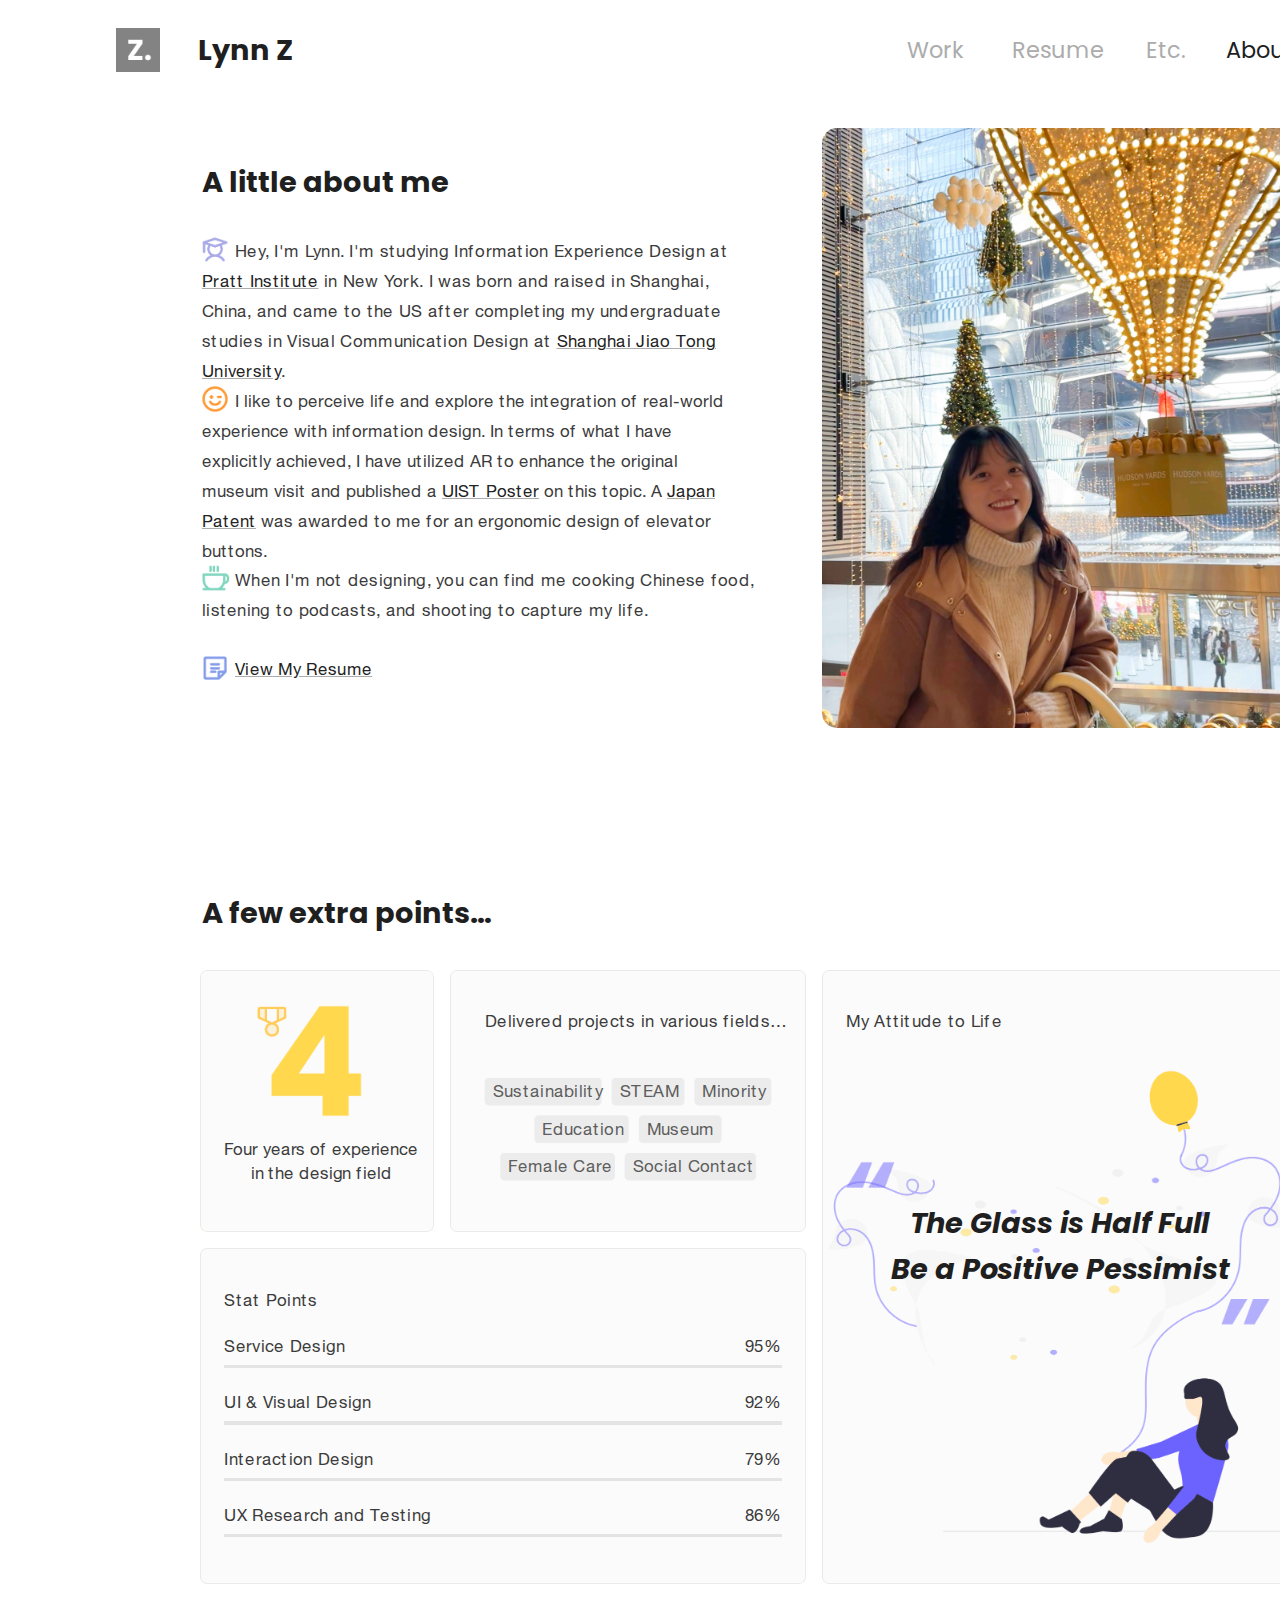
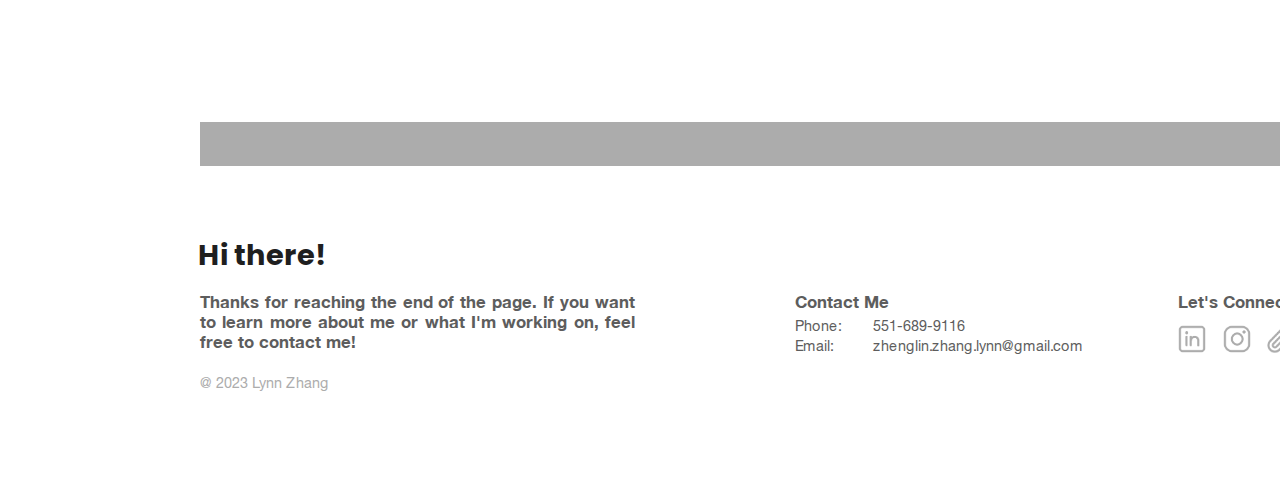
==== about.html @ 00eebd83 "update" ====
<!DOCTYPE html>
<html lang="en">

<head>
    <meta charset="utf-8">
    <meta name="viewport" content="width=device-width, initial-scale=1.0">
    <title>Lynn Zhang | About</title>
    <style>
        @font-face {
            font-family: 'Helvetica Neue';
            src: url("static/fonts/HelveticaNeue.ttf")
        }

        @font-face {
            font-family: 'Helvetica Neue Bold';
            src: url("static/fonts/HelveticaNeue-Bold.ttf")
        }

        @font-face {
            font-family: 'Helvetica Neue Light';
            src: url("static/fonts/HelveticaNeue-Light.ttf")
        }
    </style>
    <link rel="shortcut icon" href="static/image/cover/favicon.ico">
    <link rel="preconnect" href="https://fonts.googleapis.com">
    <link rel="preconnect" href="https://fonts.gstatic.com" crossorigin>
    <link href="https://fonts.googleapis.com/css2?family=Poppins:wght@300;400;500;700&display=swap" rel="stylesheet">
    <link href="./static/css/style.css" rel="stylesheet">
    <link href="./static/css/about.css" rel="stylesheet">
</head>

<body>
    <div class="nav">
        <a href="#" id="sy0">
            <img alt="pic" src="./static/image/common/logo.png"
                style="width:44.0px;height:44.0px;margin:28.0px 0 0 116.0px;position: fixed;z-index:9999;">
        </a>
        <img alt="pic" src="./static/image/common/click.png"
            style="width:57.6px;height:4px;margin:62.6px 0 0 906.8px;opacity: 0;" id="lig1">
        <img alt="pic" src="./static/image/common/click.png"
            style="width:91.2px;height:4px;margin:62.6px 0 0 1012.4px;opacity: 0;" id="lig2">
        <img alt="pic" src="./static/image/common/click.png"
            style="width:37.2px;height:4px;margin:62.6px 0 0 1146.4px;opacity: 0;" id="lig3">
        <img alt="pic" src="./static/image/common/click.png"
            style="width:68.2px;height:4px;margin:62.6px 0 0 1226.4px;opacity: 0;" id="lig4">
        <a href="/">
            <p class="font1" style="margin:28.6px 0 0 198.2px">Lynn Z</p>
        </a>
        <a href="/">
            <p class="font3" style="margin:33.0px 0 0 906.8px" id="lig11">Work</p>
        </a>
        <a target="_blank" href="https://drive.google.com/file/d/1eeoDKhsKmg8YkVFyIA7W3o3oVtH36PYP/view?usp=share_link">
            <p class="font3" style="margin:33.0px 0 0 1012.4px" id="lig22">Resume</p>
        </a>
        <a href="./etc.html">
            <p class="font3" style="margin:33.0px 0 0 1145.6px" id="lig33">Etc.</p>
        </a>
        <a href="./about.html">
            <p class="font2" style="margin:33.0px 0 0 1226.4px" id="lig44">About</p>
        </a>
    </div>
    <div class="about" style="margin-top:16px;height: 1530px;">
        <img alt="pic" src="./static/image/about/photo.png"
            style="height:599.6px;width:472.0px;margin:0px 0 0 822.0px;border-radius: 15px;">
        <p class="title" style="margin:33.4px 0 0 202.0px;">A little about me</p>
        <img alt="pic" src="./static/image/about/icon1.png"
            style="height:30.0px;width:30.0px;margin:107.2px 0 0 200.0px">
        <img alt="pic" src="./static/image/about/icon2.png"
            style="height:30.0px;width:30.0px;margin:256.4px 0 0 200.0px">
        <img alt="pic" src="./static/image/about/icon3.png"
            style="height:30.0px;width:30.0px;margin:435.6px 0 0 200.0px">
        <img alt="pic" src="./static/image/about/icon4.png"
            style="height:30.0px;width:30.0px;margin:524.8px 0 0 200.0px">
        <p class="font1" style="margin:108.4px 0 0 235.0px;letter-spacing: 0.3px;">Hey, I'm Lynn. I'm studying
            Information Experience Design at </p>
        <p class="font1" style="margin:138.4px 0 0 202.0px;letter-spacing: 0.3px;"><a href="https://www.pratt.edu/"
                target="_blank" id="amm1" style="text-decoration:underline;text-decoration-color: #acacac;">Pratt
                Institute</a> in New York. I was born and raised in Shanghai, China, and came to the US after completing
            my undergraduate studies in Visual Communication Design at <a href="https://en.sjtu.edu.cn/about"
                target="_blank" id="amm2" style="text-decoration:underline;text-decoration-color: #acacac;">Shanghai
                Jiao Tong University</a>.</p>
        <p class="font1" style="margin:257.6px 0 0 235.0px;letter-spacing: 0px;">I like to perceive life and explore the
            integration of real-world</p>
        <p class="font1" style="margin:287.6px 0 0 202.0px;letter-spacing: 0px;"> experience with information design. In
            terms of what I have explicitly achieved, I have utilized AR to enhance the original museum visit and
            published a <a href="https://dl.acm.org/doi/abs/10.1145/3526114.3558722" target="_blank" id="amm5"
                style="text-decoration:underline;text-decoration-color: #acacac;">UIST Poster</a> on this topic. A <a
                href="https://drive.google.com/file/d/1-bYhm9RO2wMIb-9vIaVjMfFys_VR-feV/view?usp=share_link"
                target="_blank" id="amm4" style="text-decoration:underline;text-decoration-color: #acacac;">Japan
                Patent</a> was awarded to me for an ergonomic design of elevator
            buttons.</p>
        <p class="font1" style="margin:436.8px 0 0 235.0px">When I'm not designing, you can find me cooking Chinese
            food, </p>
        <p class="font1" style="margin:466.8px 0 0 202.0px">listening to podcasts, and shooting to capture my life.</p>
        <p class="font1" style="margin:526.0px 0 0 235.0px"><a target="_blank"
                href="https://drive.google.com/file/d/1eeoDKhsKmg8YkVFyIA7W3o3oVtH36PYP/view?usp=share_link" id="amm3"
                style="text-decoration:underline;text-decoration-color: #acacac;">View My Resume</a>
        </p>
        <!-- <img alt="pic" src="./static/image/about/click1.png" style="height:2px;width:105.6px;margin:133.4px 0 0 1151px">
        <img alt="pic" src="./static/image/about/click2.png"
            style="height:2px;width:234.8px;margin:223.4px 0 0 958.4px">
        <img alt="pic" src="./static/image/about/click3.png" style="height:2px;width:130.2px;margin:551px 0 0 787.2px">
        <img alt="pic" src="./static/image/about/click3.png" style="height:2px;width:121.2px;margin:551px 0 0 1000px"> -->
        <p class="title" style="margin:763.6px 0 0 202.0px;">A few extra points…</p>
        <img alt="pic" src="./static/image/about/p1.png" style="width:234.0px;margin:841.6px 0 0 200.0px">
        <img alt="pic" src="./static/image/about/p2.png" style="width:356.0px;margin:841.6px 0 0 450.0px">
        <img alt="pic" src="./static/image/about/p3.png" style="width:606.0px;margin:1120.0px 0 0 200.0px">
        <img alt="pic" src="./static/image/about/p4.png" style="width:472.0px;margin:841.6px 0 0 822.0px">
        <img alt="pic" src="./static/image/about/logo.png" style="width:103.2px;margin:828.0px 0 0 263.6px">
        <p class="font1"
            style="margin:1008.8px 0 0 224.4px;width: 193.6px;line-height: 24px;text-align:center;letter-spacing: -0.1px;">
            Four
            years of experience in the design field</p>
        <p class="font1" style="margin:878.4px 0 0 485.2px;">Delivered projects in various fields…</p>
        <p class="font1" style="margin:878.4px 0 0 846.4px;">My Attitude to Life</p>
        <p class="font1" style="margin:1156.8px 0 0 224.4px;">Stat Points</p>
        <p class="font1" style="margin:1202.8px 0 0 224.4px;">Service Design</p>
        <p class="font1" style="margin:1259.2px 0 0 224.4px;">UI & Visual Design</p>
        <p class="font1" style="margin:1315.6px 0 0 224.4px;">Interaction Design</p>
        <p class="font1" style="margin:1372.0px 0 0 224.4px;">UX Research and Testing</p>
        <p class="font1" style="margin:948.2px 0 0 492.8px;color: #5D5D5D;">Sustainability</p>
        <p class="font1" style="margin:948.2px 0 0 619.6px;color: #5D5D5D;">STEAM</p>
        <p class="font1" style="margin:948.2px 0 0 702.4px;color: #5D5D5D;">Minority</p>
        <p class="font1" style="margin:985.8px 0 0 542.4px;color: #5D5D5D;">Education</p>
        <p class="font1" style="margin:985.8px 0 0 646.8px;color: #5D5D5D;">Museum</p>
        <p class="font1" style="margin:1023.4px 0 0 508.4px;color: #5D5D5D;">Female Care</p>
        <p class="font1" style="margin:1023.4px 0 0 632.8px;color: #5D5D5D;">Social Contact</p>
        <p class="font1" style="margin:1202.8px 0 0 745.2px;color: #3B3B3B;">95%</p>
        <p class="font1" style="margin:1259.2px 0 0 745.2px;color: #3B3B3B;">92%</p>
        <p class="font1" style="margin:1315.6px 0 0 745.2px;color: #3B3B3B;">79%</p>
        <p class="font1" style="margin:1372.0px 0 0 745.2px;color: #3B3B3B;">86%</p>
        <div style="position:absolute;margin: 1237.0px 0 0 224.4px;width: 557.2px;height: 3.2px;background: #e4e4e4;">
        </div>
        <div id="lll1"
            style="position:absolute;margin: 1237.0px 0 0 224.4px;width: 0;height: 3.2px;background: #FFD84E;">
        </div>
        <div style="position:absolute;margin: 1293.4px 0 0 224.4px;width: 557.2px;height: 3.2px;background: #e4e4e4;">
        </div>
        <div id="lll2"
            style="position:absolute;margin: 1293.4px 0 0 224.4px;width: 0;height: 3.2px;background: #FFD84E;">
        </div>
        <div style="position:absolute;margin: 1349.8px 0 0 224.4px;width: 557.2px;height: 3.2px;background: #e4e4e4;">
        </div>
        <div id="lll3"
            style="position:absolute;margin: 1349.8px 0 0 224.4px;width: 0;height: 3.2px;background: #FFD84E;">
        </div>
        <div style="position:absolute;margin: 1406.2px 0 0 224.4px;width: 557.2px;height: 3.2px;background: #e4e4e4;">
        </div>
        <div id="lll4"
            style="position:absolute;margin: 1406.2px 0 0 224.4px;width: 0;height: 3.2px;background: #FFD84E;">
        </div>
        <p class="title" style="margin:1074.2px 0 0 909.6px;letter-spacing: -0.1px;font-style: italic">The Glass is Half
            Full</p>
        <p class="title" style="margin:1120.2px 0 0 891.2px;letter-spacing: -0.1px;font-style: italic">Be a Positive
            Pessimist</p>
    </div>
    <div class="footer">
        <img alt="pic" src="./static/image/common/square.png"
            style="width:1094.0px;height:44.0px;margin:64.0px 0 0 200.0px">
        <p class="font1" style="margin:176.0px 0 0 198.2px">Hi there!</p>
        <p class="font2" style="margin:234.4px 0 0 200px;width:435.0px;">Thanks for reaching the end of the page. If you
            want to learn more about me or what I'm working on, feel free to contact me!</p>
        <p class="font2" style="margin:234.4px 0 0 794.8px;">Contact Me</p>
        <p class="font2" style="margin:234.4px 0 0 1178.0px;">Let's Connect</p>
        <p class="font3" style="margin:316.4px 0 0 200.0px;">@ 2023 Lynn Zhang</p>
        <p class="font4" style="margin:258.0px 0 0 794.8px;width:50px;">Phone:
            Email:</p>
        <p class="font4" style="margin:258.0px 0 0 872.8px;width:150px;">551-689-9116
            zhenglin.zhang.lynn@gmail.com</p>
        <a href="https://www.linkedin.com/in/lynnzhang-049590249/?locale=en_US" target="_blank" id="linkedin"><img
                alt="pic" src="./static/image/common/linkedin-hover.png" id="l2"
                style="width:34.0px;margin:264.4px 0 0 1175.2px;opacity: 0;"><img alt="pic"
                src="./static/image/common/linkedin.png" id="l1"
                style="width:34.0px;margin:264.4px 0 0 1175.2px;opacity: 1;"></a>
        <a href="https://www.instagram.com/z__zlynn/" target="_blank" id="ins"><img alt="pic"
                src="./static/image/common/ins-hover.png" id="i2"
                style="width:34.0px;margin:264.4px 0 0 1219.6px;opacity: 0;">
            <img alt="pic" src="./static/image/common/ins.png" id="i1"
                style="width:34.0px;margin:264.4px 0 0 1219.6px;opacity: 1;"></a>
        <a href="mailto:zhenglin.zhang.lynn@gmail.com" target="_blank" id="email"><img alt="pic"
                src="./static/image/common/mail-hover.png" id="e2"
                style="width:34.0px;margin:264.4px 0 0 1262.8px;opacity: 0;"><img alt="pic"
                src="./static/image/common/mail.png" id="e1"
                style="width:34.0px;margin:264.4px 0 0 1262.8px;opacity: 1;"></a>
    </div>
    <script src="static/js/jquery.js"></script>
    <script src="https://stackpath.bootstrapcdn.com/bootstrap/4.5.2/js/bootstrap.min.js"></script>
    <script src="static/js/common.js"></script>
    <script>
        let amm2 = document.getElementById("amm2")
        $(function () {
            $(amm2).on({
                mouseover: function () {
                    amm2.setAttribute("style", "color:#acacac;text-decoration:underline;text-decoration-color: #acacac;")
                },
                mouseout: function () {
                    amm2.setAttribute("style", "color:#3b3b3b;text-decoration:underline;text-decoration-color: #acacac;")
                }
            });
        });
        let amm1 = document.getElementById("amm1")
        $(function () {
            $(amm1).on({
                mouseover: function () {
                    amm1.setAttribute("style", "color:#acacac;text-decoration:underline;text-decoration-color: #acacac;")
                },
                mouseout: function () {
                    amm1.setAttribute("style", "color:#3b3b3b;text-decoration:underline;text-decoration-color: #acacac;")
                }
            });
        });
        let amm3 = document.getElementById("amm3")
        $(function () {
            $(amm3).on({
                mouseover: function () {
                    amm3.setAttribute("style", "color:#acacac;text-decoration:underline;text-decoration-color: #acacac;")
                },
                mouseout: function () {
                    amm3.setAttribute("style", "color:#3b3b3b;text-decoration:underline;text-decoration-color: #acacac;")
                }
            });
        });
        let amm4 = document.getElementById("amm4")
        $(function () {
            $(amm4).on({
                mouseover: function () {
                    amm4.setAttribute("style", "color:#acacac;text-decoration:underline;text-decoration-color: #acacac;")
                },
                mouseout: function () {
                    amm4.setAttribute("style", "color:#3b3b3b;text-decoration:underline;text-decoration-color: #acacac;")
                }
            });
        });
        let amm5 = document.getElementById("amm5")
        $(function () {
            $(amm5).on({
                mouseover: function () {
                    amm5.setAttribute("style", "color:#acacac;text-decoration:underline;text-decoration-color: #acacac;")
                },
                mouseout: function () {
                    amm5.setAttribute("style", "color:#3b3b3b;text-decoration:underline;text-decoration-color: #acacac;")
                }
            });
        });

        document.getElementById('sy0').addEventListener('click', function () {
            if (window.scrollY === 0) {
                location.href = '/';
            }
        });

        var fflag = false;

        window.addEventListener("scroll", function () {
            var distanceFromTop = window.pageYOffset || document.documentElement.scrollTop || document.body.scrollTop || 0;
            if (distanceFromTop > 500 && !fflag) {
                fflag = true
                let l1 = document.getElementById("lll1")
                $(l1).animate({
                    width: "529.34px"
                }, 1000);

                setTimeout(() => {
                    let l2 = document.getElementById("lll2")
                    $(l2).animate({
                        width: "512.624px"
                    }, 1000);
                }, 200);

                setTimeout(() => {
                    let l3 = document.getElementById("lll3")
                    $(l3).animate({
                        width: "440.188px"
                    }, 1000)
                }, 400);

                setTimeout(() => {
                    let l4 = document.getElementById("lll4")
                    $(l4).animate({
                        width: "479.192px"
                    }, 1000)
                }, 600);
            }
        });

    </script>
</body>

</html>
---- static/css/style.css ----
* {
  box-sizing: border-box;
}

body {
  margin: 0;
  font-family: "Poppins", sans-serif;
}

.nav {
  width: 1494px;
  height: 112px;
  margin: 0 auto;
  position: relative;
}

.nav_block {
  width: 1494px;
  height: 112px;
  margin: 0 auto;
  position: relative;
}

.nav img {
  position: absolute;
}

.nav .font1 {
  font-size: 28.8px;
  font-weight: Bold;
  position: absolute;
  color: #1f1f1f;
}

.nav .font2 {
  font-size: 22.4px;
  position: absolute;
  color: #1f1f1f;
}

.nav .font3 {
  font-size: 22.4px;
  position: absolute;
  color: #acacac;
}

.footer {
  width: 1494px;
  height: 436px;
  margin: 0 auto;
  position: relative;
}

.footer .font1 {
  font-size: 28.8px;
  font-weight: Bold;
  position: absolute;
  color: #1f1f1f;
}

.footer .font2 {
  font-family: 'Helvetica Neue Bold', sans-serif;
  font-size: 16.8px;
  position: absolute;
  color: #5d5d5d;
  text-align: justify !important;
}

.footer .font3 {
  font-family: 'Helvetica Neue', sans-serif;
  font-size: 14.4px;
  position: absolute;
  color: #ACACAC;
}

.footer .font4 {
  font-family: 'Helvetica Neue', sans-serif;
  font-size: 14.4px;
  position: absolute;
  color: #5D5D5D;
  line-height:20px;
}

.footer img {
  position: absolute;
}

a:link {
  color: #222222;
  text-decoration: none;
}

a:visited {
  color: #222222;
  text-decoration: none;
}

a:hover {
  color: #222222;
  text-decoration: none;
}

p {
  font-family: "Poppins", sans-serif;
}

.block {
  width: 100%;
  height: 64px;
}

.brief {
  width: 1494px;
  height: 455.2px;
  margin: 0 auto;
  position: relative;
}

.brief .font1z {
  font-family: 'Helvetica Neue Bold', sans-serif;
  font-size: 14.4px;
  position: absolute;
  color: #1F1F1F;
  letter-spacing: 0.2px;
}

.brief .font2z {
  font-family: 'Helvetica Neue', sans-serif;
  font-size: 14.4px;
  position: absolute;
  color: #3B3B3B;
  letter-spacing: 0.3px;
}

.brief .font3z {
  font-family: 'Helvetica Neue Bold', sans-serif;
  font-size: 16.8px;
  position: absolute;
  color: #1F1F1F;
  letter-spacing: 0.3px;
}

.brief .font4z {
  font-family: 'Helvetica Neue', sans-serif;
  font-size: 16.8px;
  position: absolute;
  color: #3B3B3B;
  line-height: 22.4px;
  width: 654.0px;
  letter-spacing: 0.4px;
}

.nav_work {
  width: 100%;
  min-width: 1494px;
  height: 112px;
  background-size: cover;
  margin: 0 auto;
  position: -webkit-sticky;
  position: sticky;
  top: 0;
  z-index: 9999;
  background-color: rgba(255, 255, 255, 0.95);
}

.nav_work .content {
  width: 1494px;
  height: 112px;
  margin: 0 auto;
  position: relative;
}

.nav_work_block {
  width: 1494px;
  height: 12px;
  margin: 0 auto;
  position: relative;
}

.nav_work img {
  position: absolute;
}

.nav_work .font1 {
  font-size: 28.8px;
  font-weight: Bold;
  position: absolute;
  color: #1f1f1f;
}

.nav_work .font2 {
  font-size: 22.4px;
  position: absolute;
  color: #1f1f1f;
}

.nav_work .font3 {
  font-size: 22.4px;
  position: absolute;
  color: #acacac;
}

.ps {
  width: 100%;
  min-width: 1494px;
  height: 112px;
  background-size: cover;
  margin: 0 auto;
  position: -webkit-sticky;
  position: sticky;
  top: 0;
  z-index: 10000;
  background-color: rgba(255, 255, 255, 0.95);
}

.ps .content {
  width: 1494px;
  height: 112px;
  margin: 0 auto;
  position: relative;
}

.ps .font1 {
  font-family: 'Helvetica Neue Bold', sans-serif;
  font-size: 22.4px;
  position: absolute;
  color: #ACACAC;
  letter-spacing: -0.1px;
}
---- static/css/about.css ----
.about {
  width: 1494px;
  height: 659.6px;
  margin: 0 auto;
  position: relative;
}

.about img {
  position: absolute;
}

.about .font1 {
  font-family: 'Helvetica Neue', sans-serif;
  font-size: 16.8px;
  position: absolute;
  color: #3b3b3b;
  width: 542px;
  line-height: 30px;
  letter-spacing: 0.3px;
}

.title {
  font-family: "Poppins", sans-serif;
  font-size: 28.8px;
  color: #1f1f1f;
  font-weight: Bold;
  position: absolute;
}

.temp {
  width: 1494px;
  height: 659.6px;
  margin: 0 auto;
  position: relative;
}
table {
  border-collapse: collapse;
  border-spacing: 0;
}

td,th {
  padding: 0;
}

.pure-table {
  border-collapse: collapse;
  border-spacing: 0;
  empty-cells: show;
  border: 1px solid #cbcbcb;
  margin-left: 752.0px;
}

.pure-table caption {
  color: #000;
  font: italic 85%/1 arial,sans-serif;
  padding: 1em 0;
  text-align: center;
}

.pure-table td,.pure-table th {
  border-left: 1px solid #cbcbcb;
  border-width: 0 0 0 1px;
  font-size: inherit;
  margin: 0;
  overflow: visible;
  padding: .5em 1em;
}

.pure-table thead {
  background-color: #e0e0e0;
  color: #000;
  text-align: left;
  vertical-align: bottom;
}

.pure-table td {
  background-color: transparent;
}
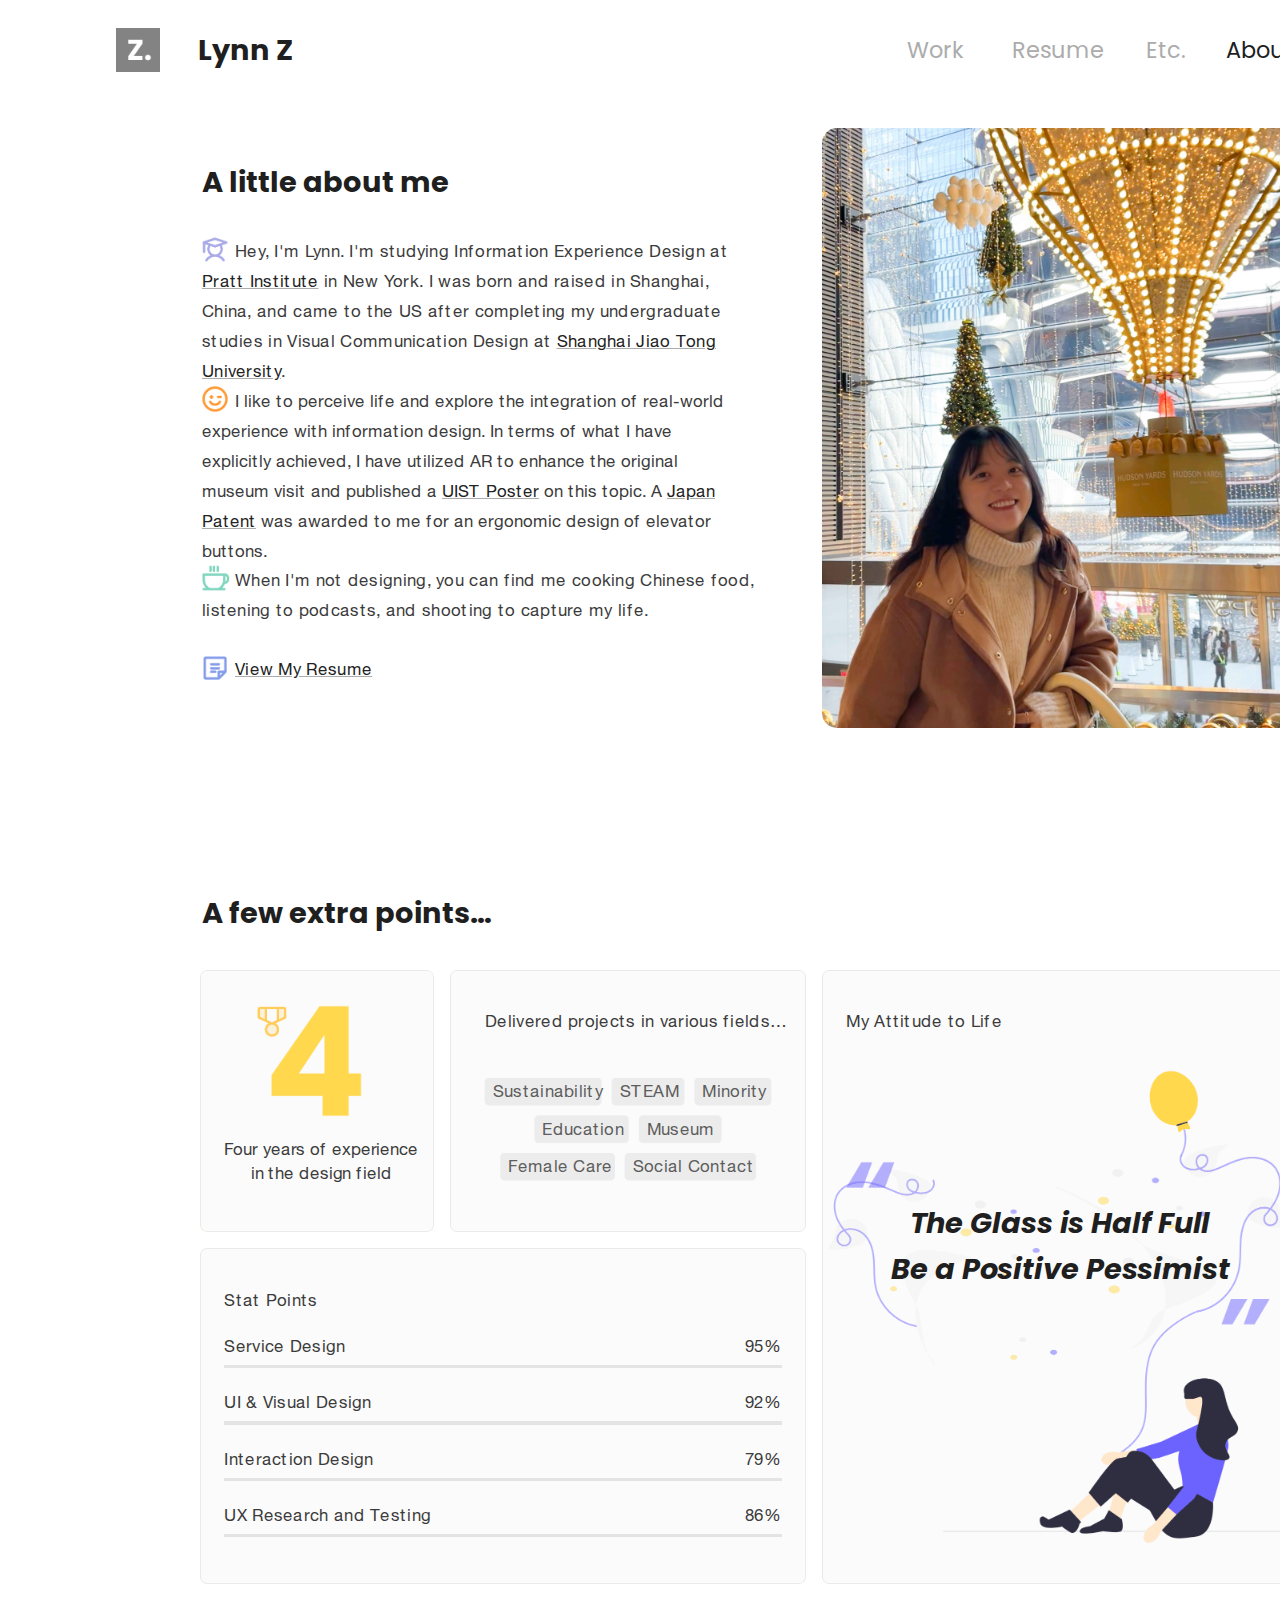
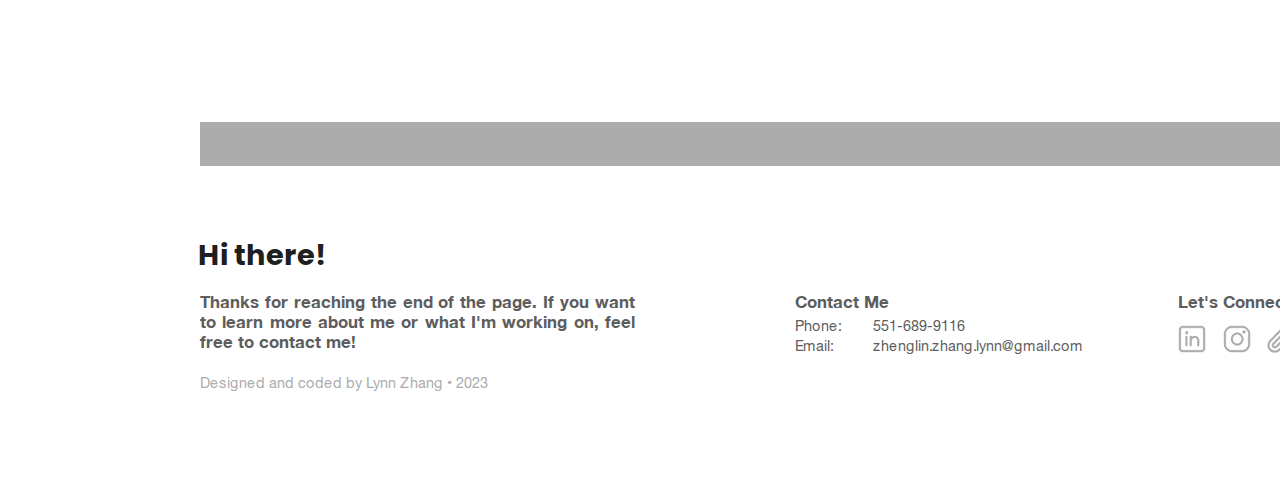
==== commit 0a095b38: "update" ====
--- a/about.html
+++ b/about.html
@@ -162,7 +162,7 @@
             want to learn more about me or what I'm working on, feel free to contact me!</p>
         <p class="font2" style="margin:234.4px 0 0 794.8px;">Contact Me</p>
         <p class="font2" style="margin:234.4px 0 0 1178.0px;">Let's Connect</p>
-        <p class="font3" style="margin:316.4px 0 0 200.0px;">@ 2023 Lynn Zhang</p>
+        <p class="font3" style="margin:316.4px 0 0 200.0px;">Designed and coded by Lynn Zhang • 2023</p>
         <p class="font4" style="margin:258.0px 0 0 794.8px;width:50px;">Phone:
             Email:</p>
         <p class="font4" style="margin:258.0px 0 0 872.8px;width:150px;">551-689-9116
--- a/static/css/style.css
+++ b/static/css/style.css
@@ -59,7 +59,7 @@
 }
 
 .footer .font2 {
-  font-family: 'Helvetica Neue Bold', sans-serif;
+  font-family: "Helvetica Neue Bold", sans-serif;
   font-size: 16.8px;
   position: absolute;
   color: #5d5d5d;
@@ -67,18 +67,18 @@
 }
 
 .footer .font3 {
-  font-family: 'Helvetica Neue', sans-serif;
-  font-size: 14.4px;
-  position: absolute;
-  color: #ACACAC;
+  font-family: "Helvetica Neue", sans-serif;
+  font-size: 14.4px;
+  position: absolute;
+  color: #acacac;
 }
 
 .footer .font4 {
-  font-family: 'Helvetica Neue', sans-serif;
-  font-size: 14.4px;
-  position: absolute;
-  color: #5D5D5D;
-  line-height:20px;
+  font-family: "Helvetica Neue", sans-serif;
+  font-size: 14.4px;
+  position: absolute;
+  color: #5d5d5d;
+  line-height: 20px;
 }
 
 .footer img {
@@ -117,36 +117,36 @@
 }
 
 .brief .font1z {
-  font-family: 'Helvetica Neue Bold', sans-serif;
-  font-size: 14.4px;
-  position: absolute;
-  color: #1F1F1F;
+  font-family: "Helvetica Neue Bold", sans-serif;
+  font-size: 14.4px;
+  position: absolute;
+  color: #1f1f1f;
   letter-spacing: 0.2px;
 }
 
 .brief .font2z {
-  font-family: 'Helvetica Neue', sans-serif;
-  font-size: 14.4px;
-  position: absolute;
-  color: #3B3B3B;
+  font-family: "Helvetica Neue", sans-serif;
+  font-size: 14.4px;
+  position: absolute;
+  color: #3b3b3b;
   letter-spacing: 0.3px;
 }
 
 .brief .font3z {
-  font-family: 'Helvetica Neue Bold', sans-serif;
-  font-size: 16.8px;
-  position: absolute;
-  color: #1F1F1F;
+  font-family: "Helvetica Neue Bold", sans-serif;
+  font-size: 16.8px;
+  position: absolute;
+  color: #1f1f1f;
   letter-spacing: 0.3px;
 }
 
 .brief .font4z {
-  font-family: 'Helvetica Neue', sans-serif;
-  font-size: 16.8px;
-  position: absolute;
-  color: #3B3B3B;
+  font-family: "Helvetica Neue", sans-serif;
+  font-size: 16.8px;
+  position: absolute;
+  color: #3b3b3b;
   line-height: 22.4px;
-  width: 654.0px;
+  width: 654px;
   letter-spacing: 0.4px;
 }
 
@@ -221,9 +221,67 @@
 }
 
 .ps .font1 {
-  font-family: 'Helvetica Neue Bold', sans-serif;
-  font-size: 22.4px;
-  position: absolute;
-  color: #ACACAC;
+  font-family: "Helvetica Neue Bold", sans-serif;
+  font-size: 22.4px;
+  position: absolute;
+  color: #acacac;
   letter-spacing: -0.1px;
 }
+
+/* .lock {
+  background-color: rgba(255, 255, 255, 1);
+  width: 100%;
+  height: 100%;
+  position: fixed;
+  top: 0;
+  left: 0;
+  z-index: 1000000;
+  min-width: 1494px;
+} */
+
+.lock {
+  background: white;
+  width: 100%;
+  height: 100%;
+  position: fixed;
+  top: 0;
+  left: 0;
+  z-index: 1000000;
+  min-width: 260px;
+}
+
+.lock .content {
+  width: 260px;
+  height: 700px;
+  margin: 0 auto;
+  position: relative;
+}
+
+.lock .content .title {
+  font-family: "Poppins", sans-serif;
+  font-size: 50px;
+  color: #1f1f1f;
+  font-weight: Bold;
+  position: absolute;
+  min-width: 1494px;
+}
+
+.lock .content .font1 {
+  font-family: "Helvetica Neue Light", sans-serif;
+  font-size: 16.8px;
+  color: #1f1f1f;
+  position: absolute;
+  letter-spacing: 0.4px;
+}
+
+.password-input {
+  width: 270px;
+  margin: 360px 0 0 6px;
+  position: absolute;
+  border: none;
+  outline: none;
+  border-bottom: 1px solid #4fd733;
+  padding-top: 5px;
+  padding-bottom: 5px;
+}
+
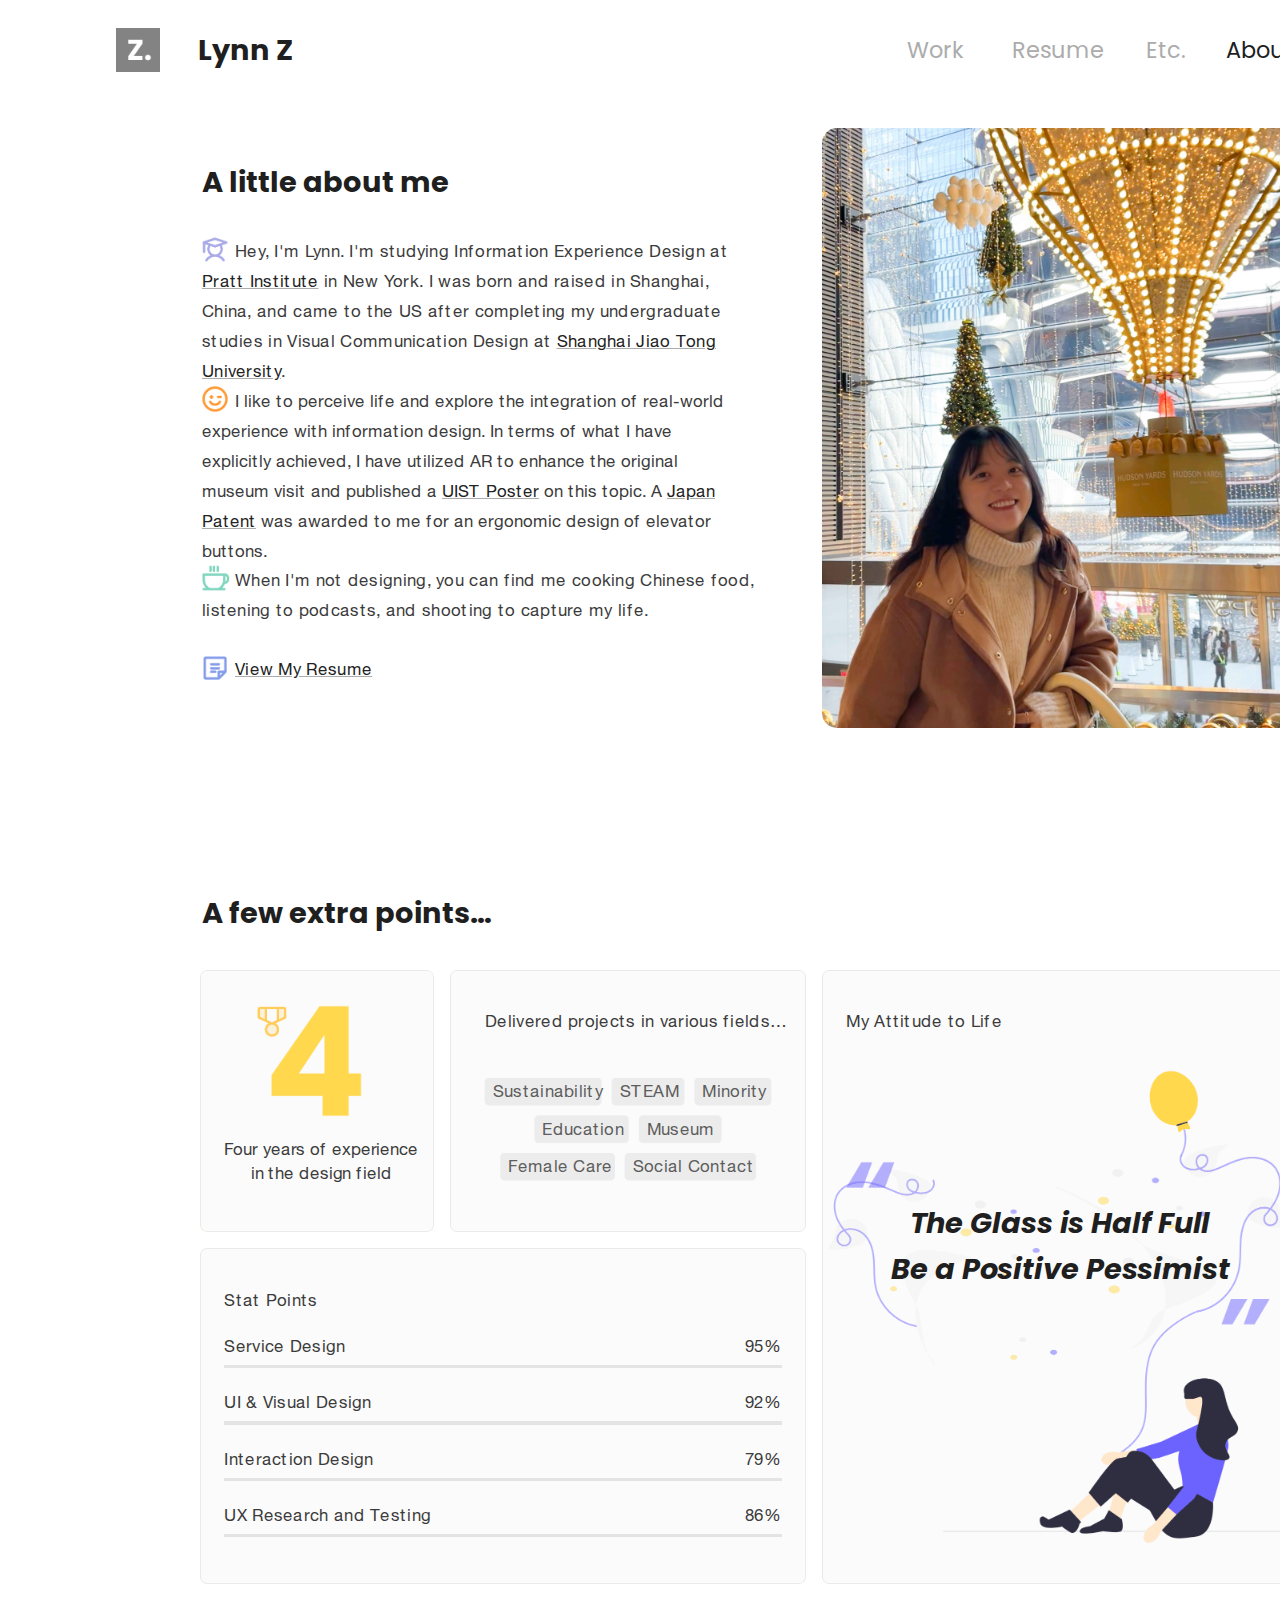
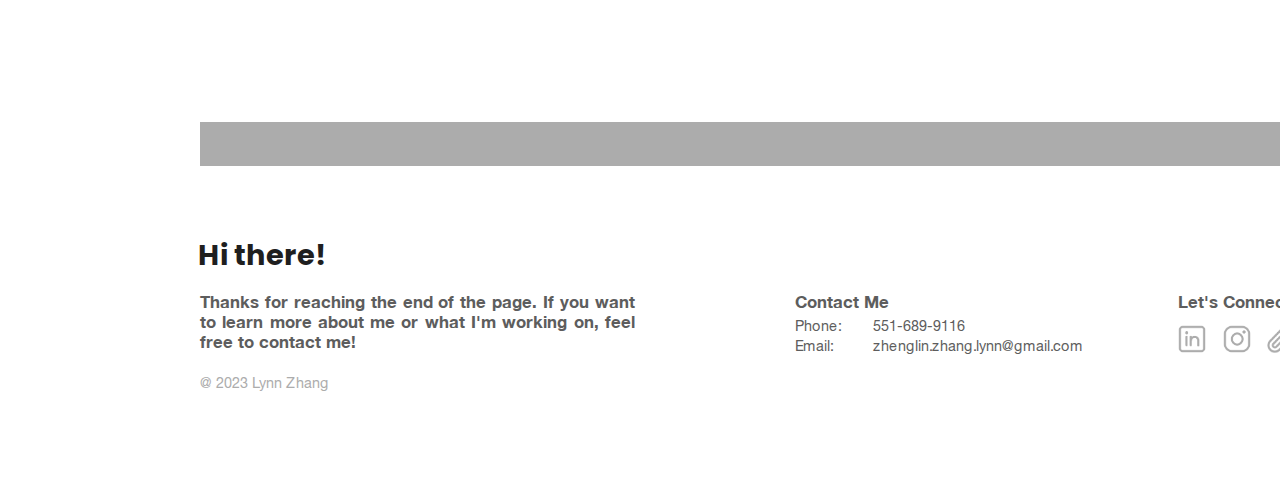
==== commit efc7af9f: "update" ====
--- a/about.html
+++ b/about.html
@@ -162,7 +162,7 @@
             want to learn more about me or what I'm working on, feel free to contact me!</p>
         <p class="font2" style="margin:234.4px 0 0 794.8px;">Contact Me</p>
         <p class="font2" style="margin:234.4px 0 0 1178.0px;">Let's Connect</p>
-        <p class="font3" style="margin:316.4px 0 0 200.0px;">Designed and coded by Lynn Zhang • 2023</p>
+        <p class="font3" style="margin:316.4px 0 0 200.0px;">@ 2023 Lynn Zhang</p>
         <p class="font4" style="margin:258.0px 0 0 794.8px;width:50px;">Phone:
             Email:</p>
         <p class="font4" style="margin:258.0px 0 0 872.8px;width:150px;">551-689-9116
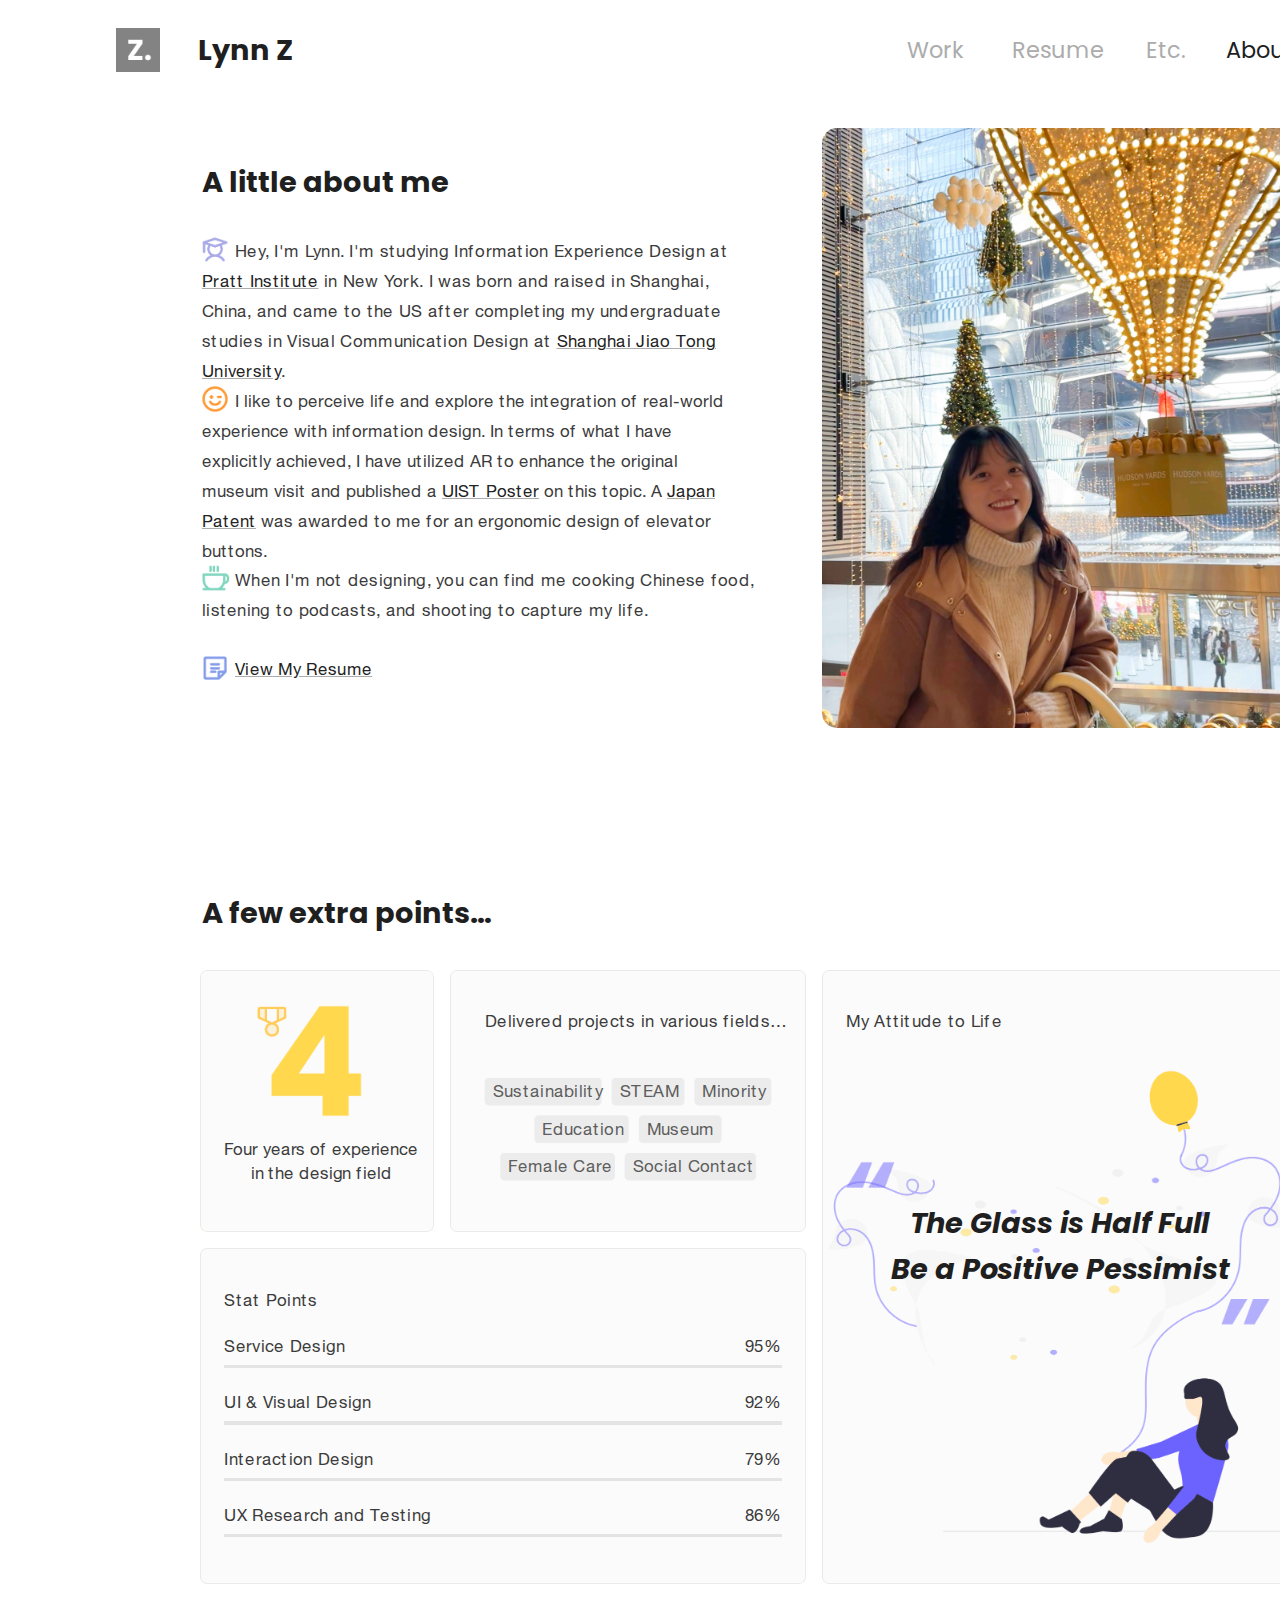
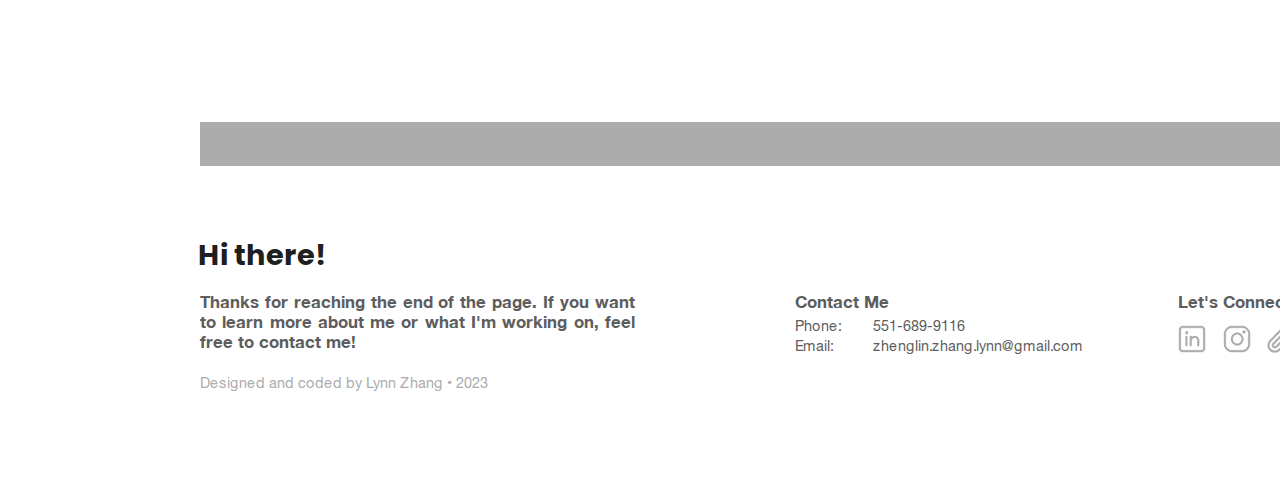
==== commit 37a75564: "update" ====
--- a/about.html
+++ b/about.html
@@ -162,7 +162,7 @@
             want to learn more about me or what I'm working on, feel free to contact me!</p>
         <p class="font2" style="margin:234.4px 0 0 794.8px;">Contact Me</p>
         <p class="font2" style="margin:234.4px 0 0 1178.0px;">Let's Connect</p>
-        <p class="font3" style="margin:316.4px 0 0 200.0px;">@ 2023 Lynn Zhang</p>
+        <p class="font3" style="margin:316.4px 0 0 200.0px;">Designed and coded by Lynn Zhang • 2023</p>
         <p class="font4" style="margin:258.0px 0 0 794.8px;width:50px;">Phone:
             Email:</p>
         <p class="font4" style="margin:258.0px 0 0 872.8px;width:150px;">551-689-9116
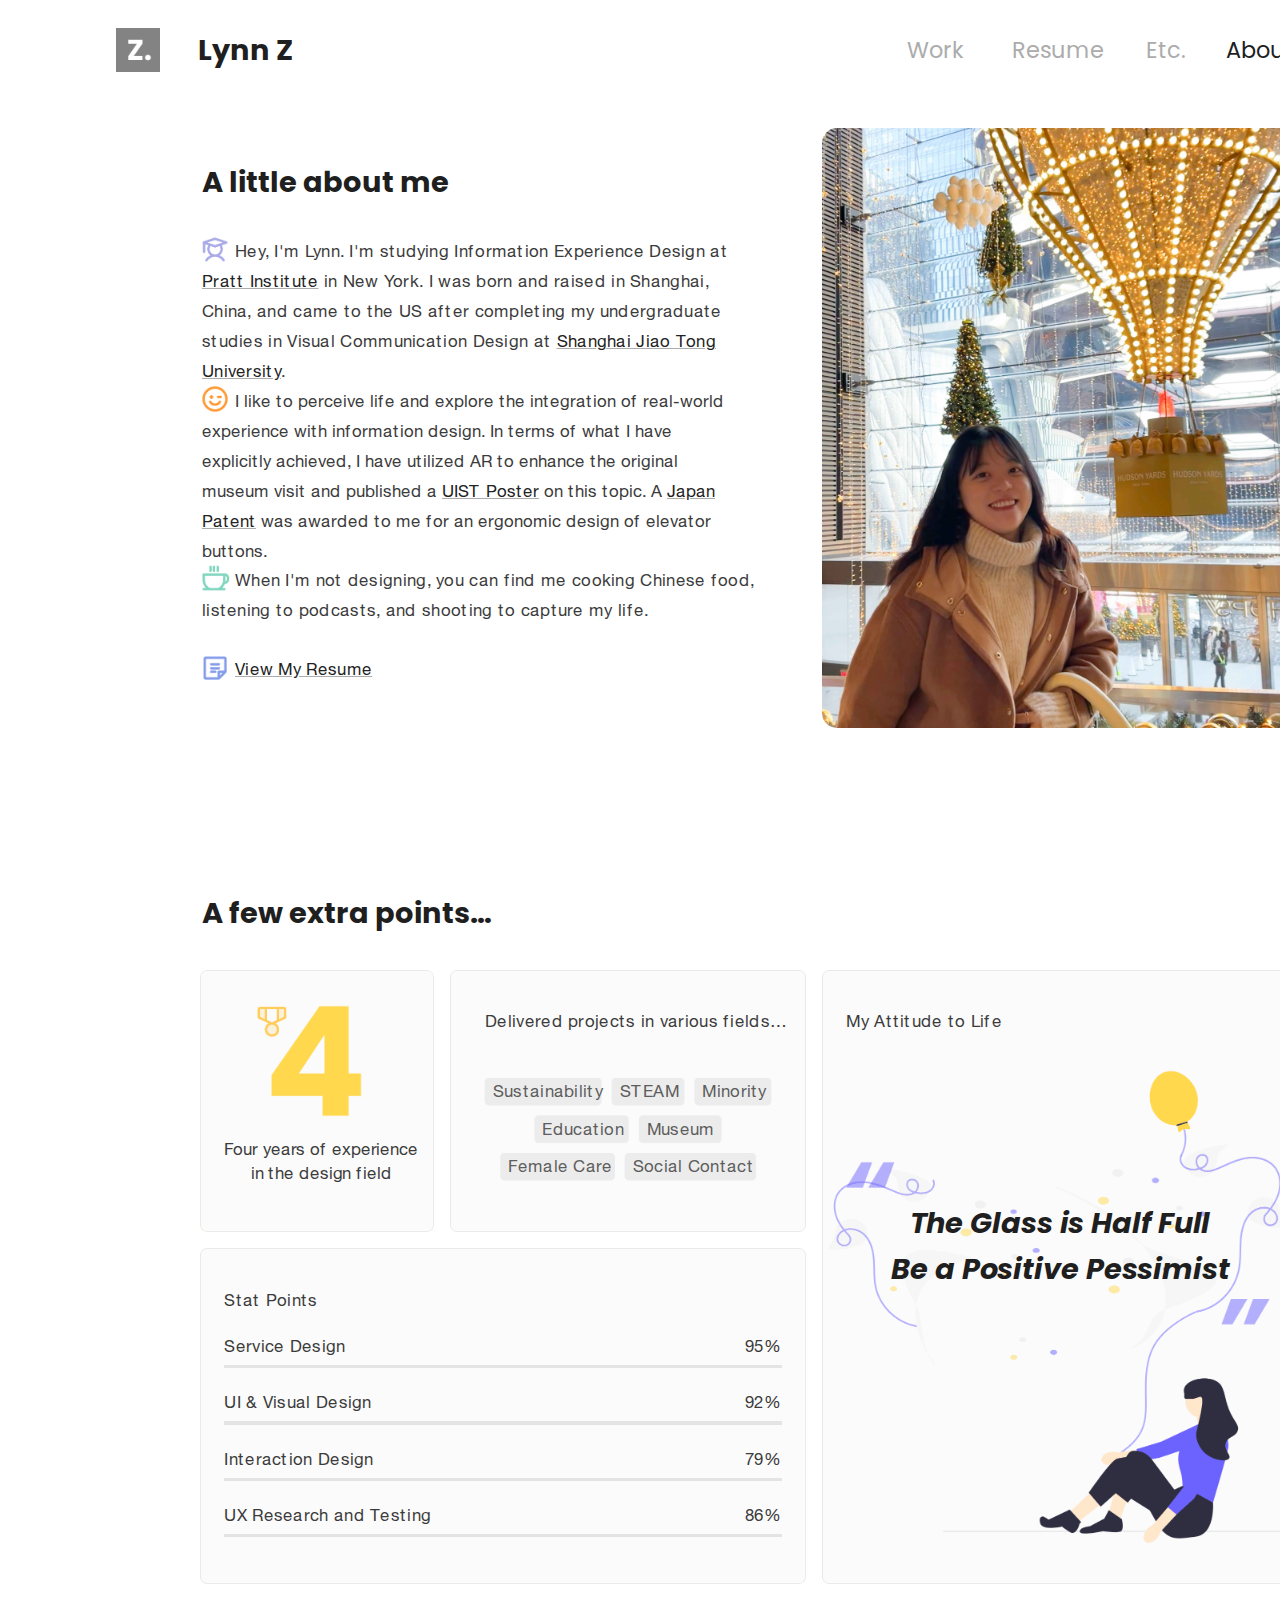
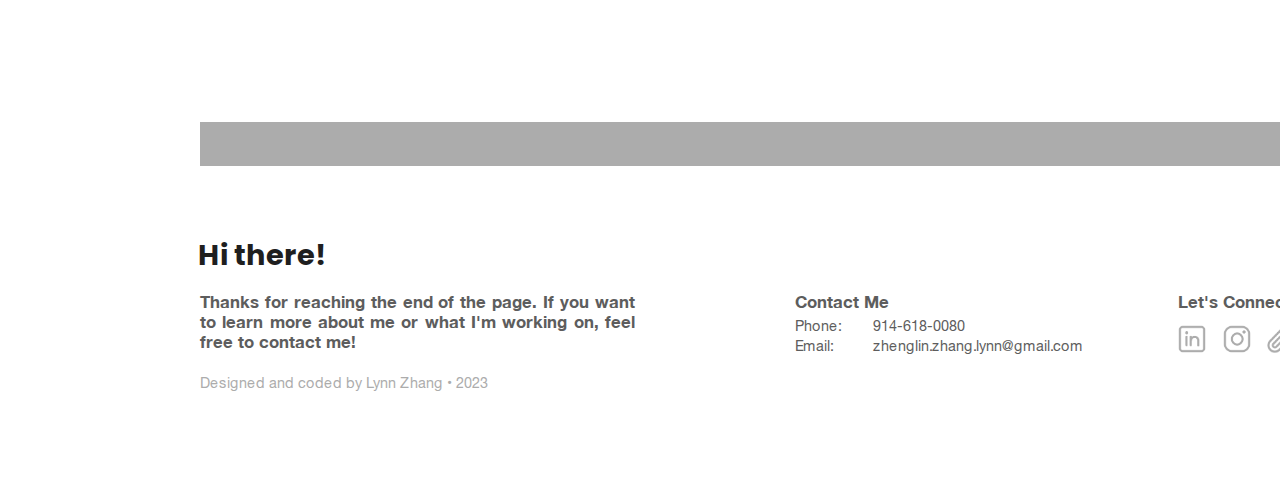
==== commit ae1cf8c7: "update" ====
--- a/about.html
+++ b/about.html
@@ -49,7 +49,7 @@
         <a href="/">
             <p class="font3" style="margin:33.0px 0 0 906.8px" id="lig11">Work</p>
         </a>
-        <a target="_blank" href="https://drive.google.com/file/d/1eeoDKhsKmg8YkVFyIA7W3o3oVtH36PYP/view?usp=share_link">
+        <a target="_blank" href="https://drive.google.com/file/d/1Fj9TLvb60T07fDlUSmnbDXqyg7BCTxRq/view?usp=sharing">
             <p class="font3" style="margin:33.0px 0 0 1012.4px" id="lig22">Resume</p>
         </a>
         <a href="./etc.html">
@@ -93,7 +93,7 @@
             food, </p>
         <p class="font1" style="margin:466.8px 0 0 202.0px">listening to podcasts, and shooting to capture my life.</p>
         <p class="font1" style="margin:526.0px 0 0 235.0px"><a target="_blank"
-                href="https://drive.google.com/file/d/1eeoDKhsKmg8YkVFyIA7W3o3oVtH36PYP/view?usp=share_link" id="amm3"
+                href="https://drive.google.com/file/d/1Fj9TLvb60T07fDlUSmnbDXqyg7BCTxRq/view?usp=sharing" id="amm3"
                 style="text-decoration:underline;text-decoration-color: #acacac;">View My Resume</a>
         </p>
         <!-- <img alt="pic" src="./static/image/about/click1.png" style="height:2px;width:105.6px;margin:133.4px 0 0 1151px">
@@ -165,7 +165,7 @@
         <p class="font3" style="margin:316.4px 0 0 200.0px;">Designed and coded by Lynn Zhang • 2023</p>
         <p class="font4" style="margin:258.0px 0 0 794.8px;width:50px;">Phone:
             Email:</p>
-        <p class="font4" style="margin:258.0px 0 0 872.8px;width:150px;">551-689-9116
+        <p class="font4" style="margin:258.0px 0 0 872.8px;width:150px;">914-618-0080
             zhenglin.zhang.lynn@gmail.com</p>
         <a href="https://www.linkedin.com/in/lynnzhang-049590249/?locale=en_US" target="_blank" id="linkedin"><img
                 alt="pic" src="./static/image/common/linkedin-hover.png" id="l2"
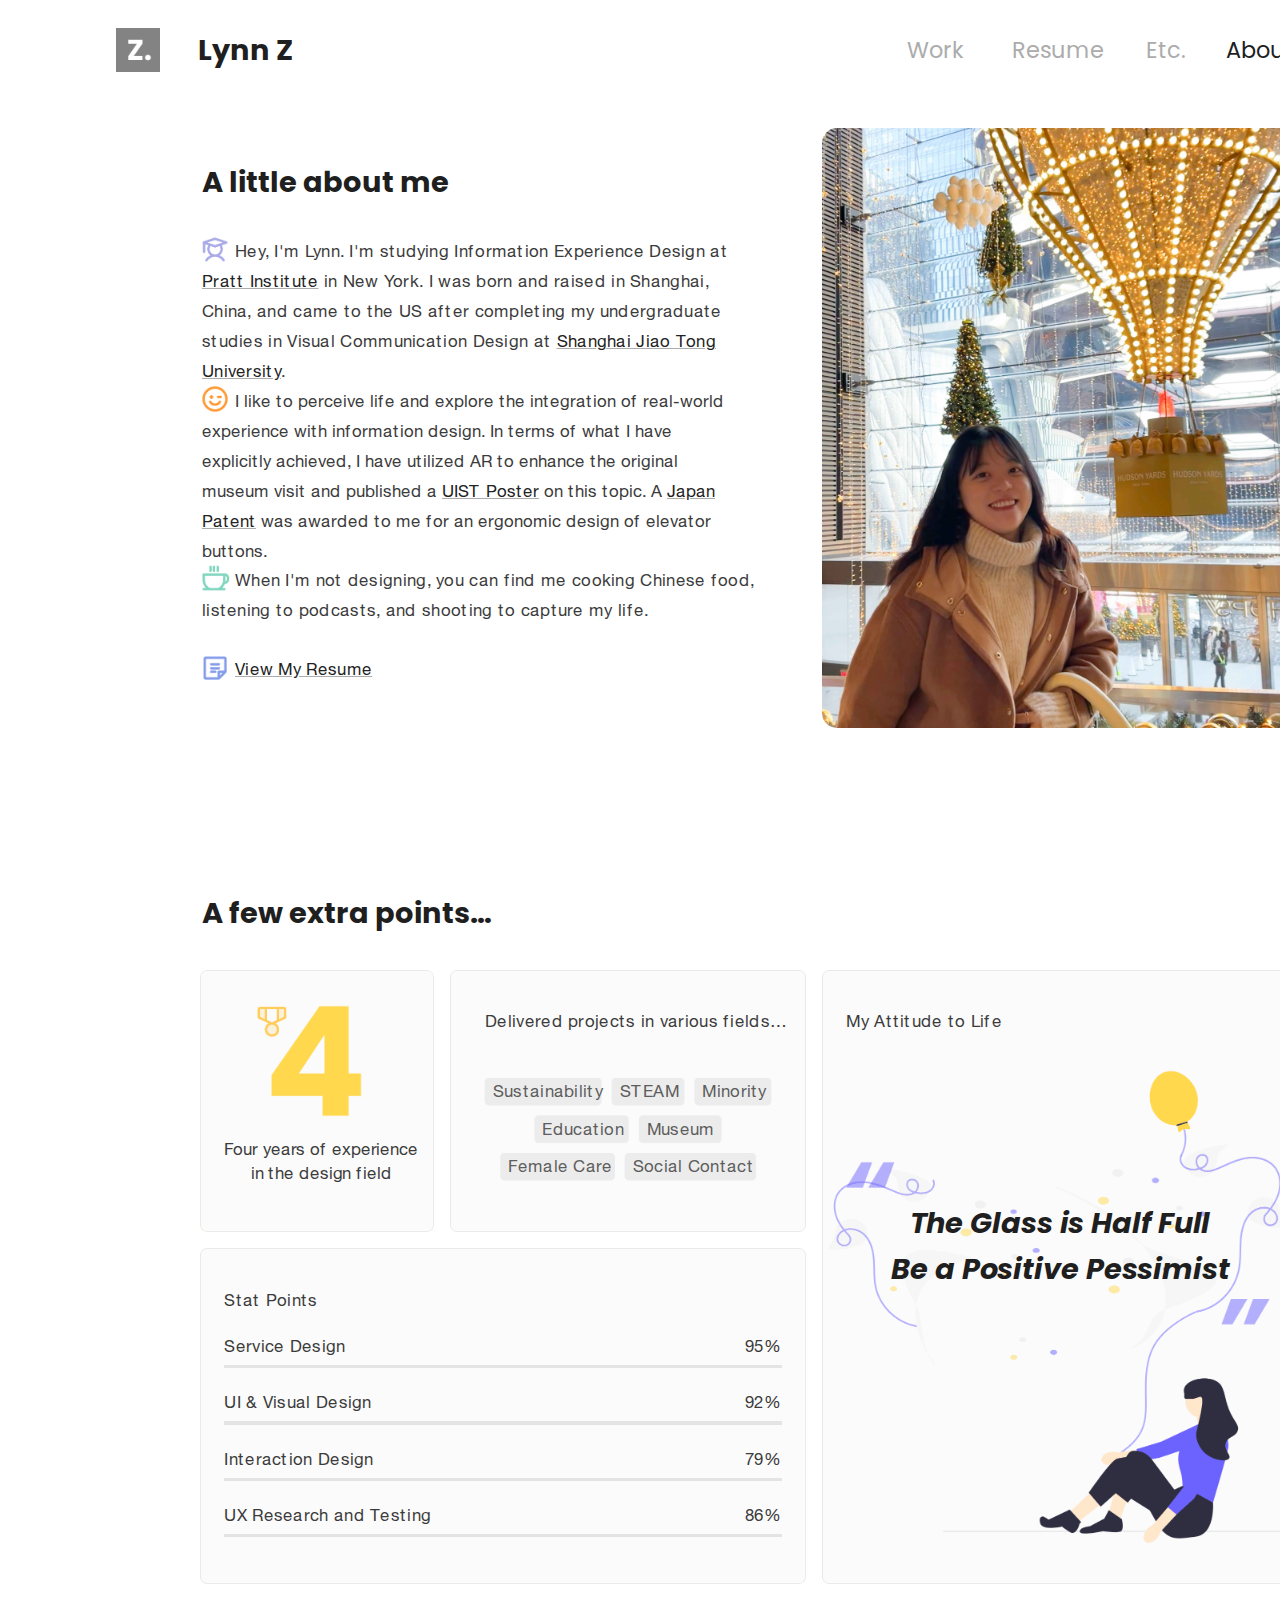
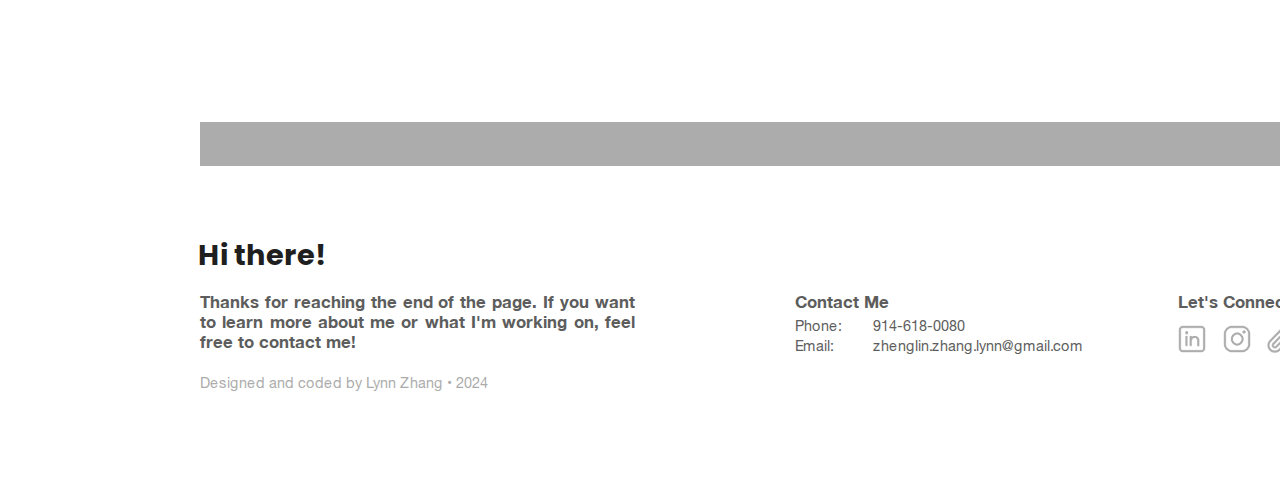
==== commit 950f4654: "update" ====
--- a/about.html
+++ b/about.html
@@ -162,12 +162,12 @@
             want to learn more about me or what I'm working on, feel free to contact me!</p>
         <p class="font2" style="margin:234.4px 0 0 794.8px;">Contact Me</p>
         <p class="font2" style="margin:234.4px 0 0 1178.0px;">Let's Connect</p>
-        <p class="font3" style="margin:316.4px 0 0 200.0px;">Designed and coded by Lynn Zhang • 2023</p>
+        <p class="font3" style="margin:316.4px 0 0 200.0px;">Designed and coded by Lynn Zhang • 2024</p>
         <p class="font4" style="margin:258.0px 0 0 794.8px;width:50px;">Phone:
             Email:</p>
         <p class="font4" style="margin:258.0px 0 0 872.8px;width:150px;">914-618-0080
             zhenglin.zhang.lynn@gmail.com</p>
-        <a href="https://www.linkedin.com/in/lynnzhang-049590249/?locale=en_US" target="_blank" id="linkedin"><img
+        <a href="https://www.linkedin.com/in/zhenglinzhang/" target="_blank" id="linkedin"><img
                 alt="pic" src="./static/image/common/linkedin-hover.png" id="l2"
                 style="width:34.0px;margin:264.4px 0 0 1175.2px;opacity: 0;"><img alt="pic"
                 src="./static/image/common/linkedin.png" id="l1"
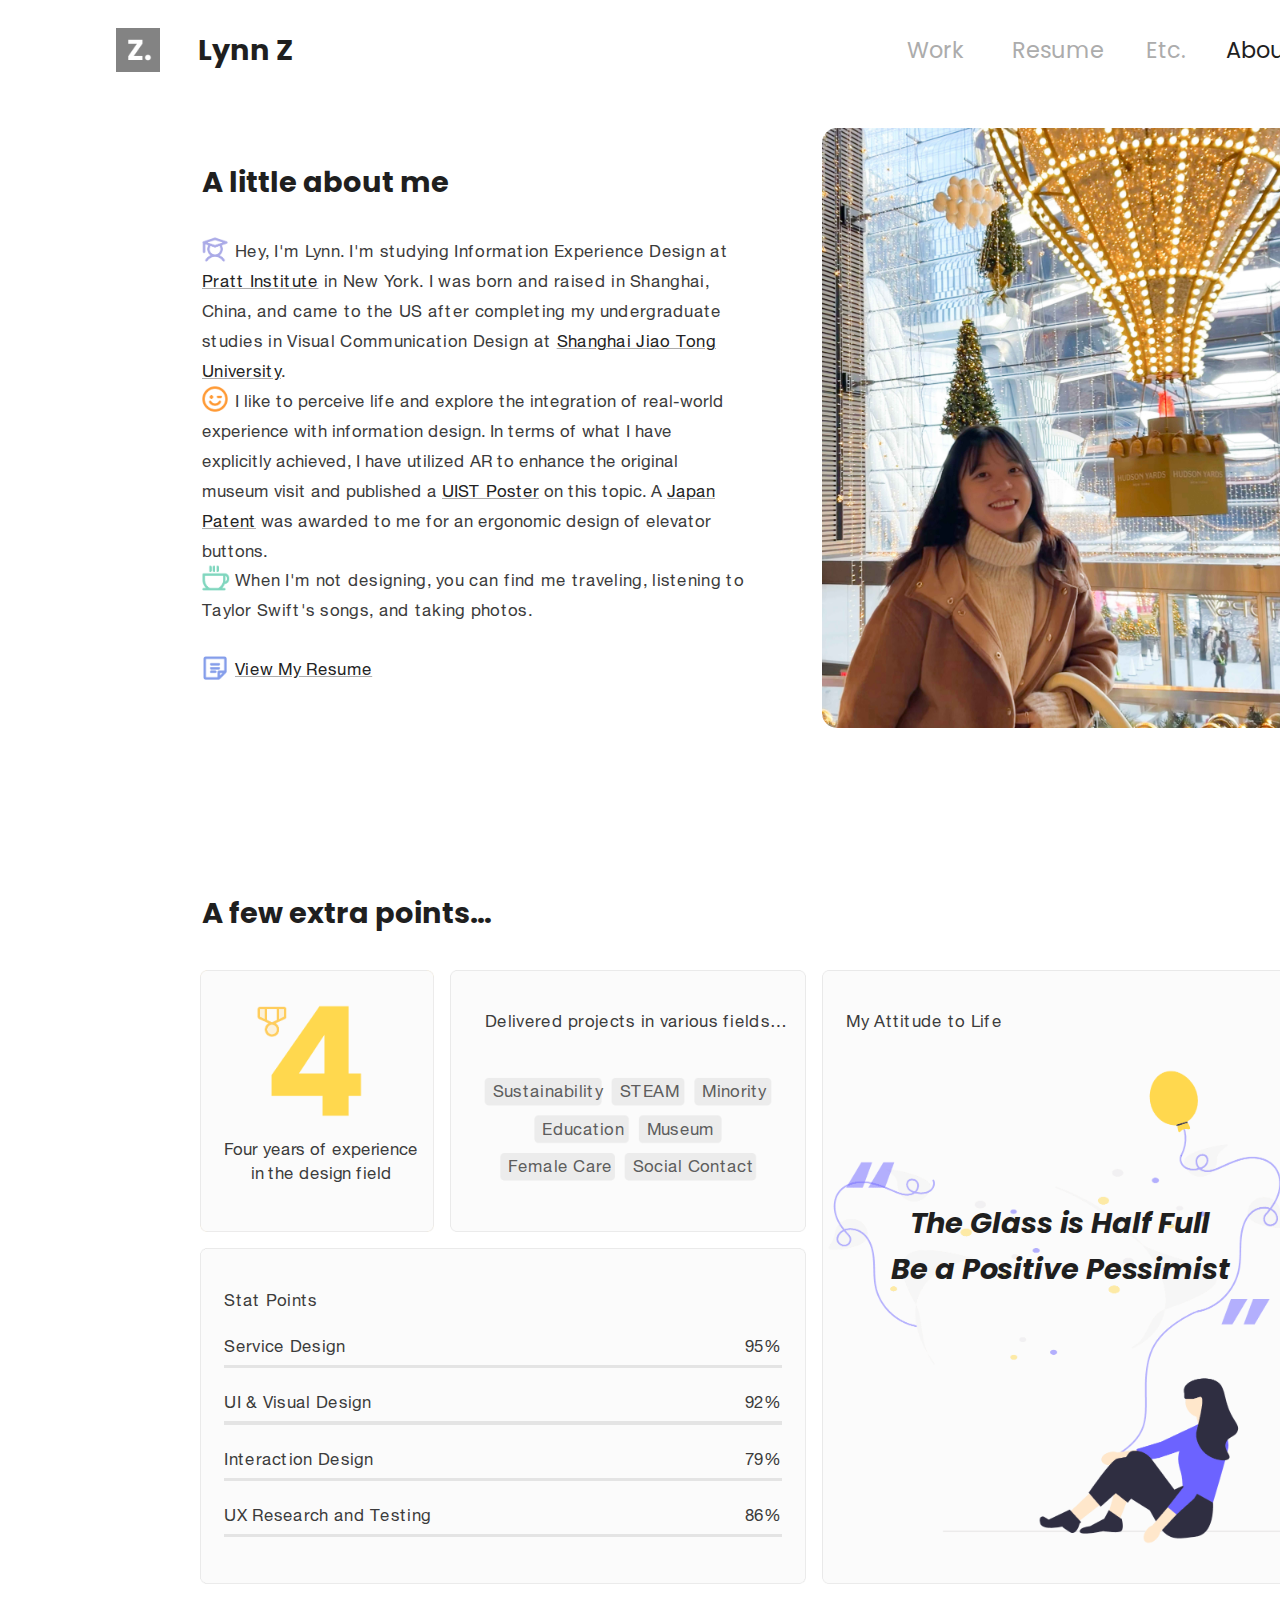
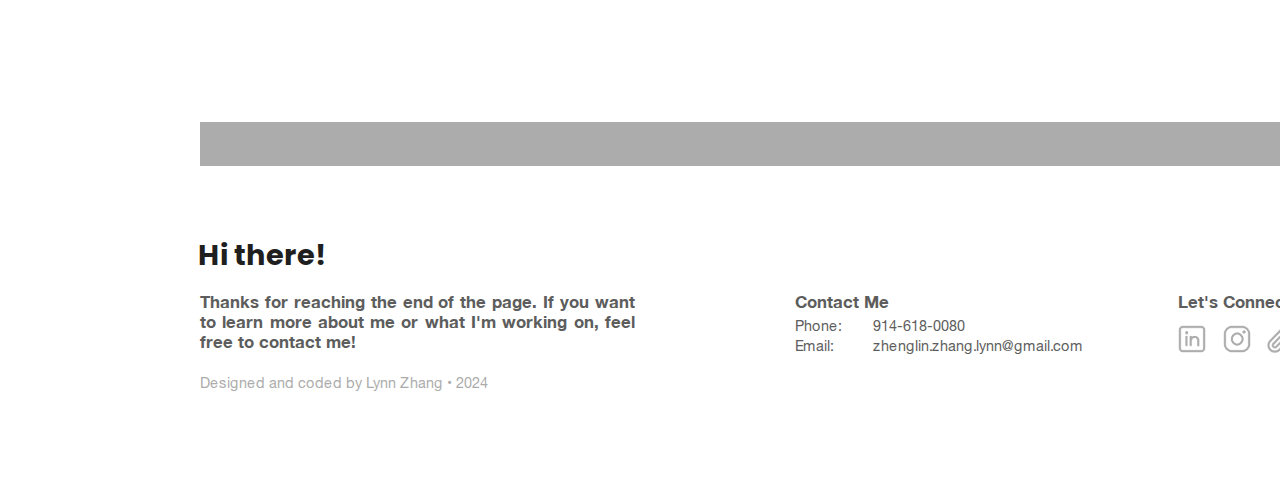
==== commit 7335b968: "update" ====
--- a/about.html
+++ b/about.html
@@ -89,9 +89,8 @@
                 target="_blank" id="amm4" style="text-decoration:underline;text-decoration-color: #acacac;">Japan
                 Patent</a> was awarded to me for an ergonomic design of elevator
             buttons.</p>
-        <p class="font1" style="margin:436.8px 0 0 235.0px">When I'm not designing, you can find me cooking Chinese
-            food, </p>
-        <p class="font1" style="margin:466.8px 0 0 202.0px">listening to podcasts, and shooting to capture my life.</p>
+        <p class="font1" style="margin:436.8px 0 0 235.0px">When I'm not designing, you can find me traveling, listening to</p>
+        <p class="font1" style="margin:466.8px 0 0 202.0px">Taylor Swift's songs, and taking photos.</p>
         <p class="font1" style="margin:526.0px 0 0 235.0px"><a target="_blank"
                 href="https://drive.google.com/file/d/1Fj9TLvb60T07fDlUSmnbDXqyg7BCTxRq/view?usp=sharing" id="amm3"
                 style="text-decoration:underline;text-decoration-color: #acacac;">View My Resume</a>
